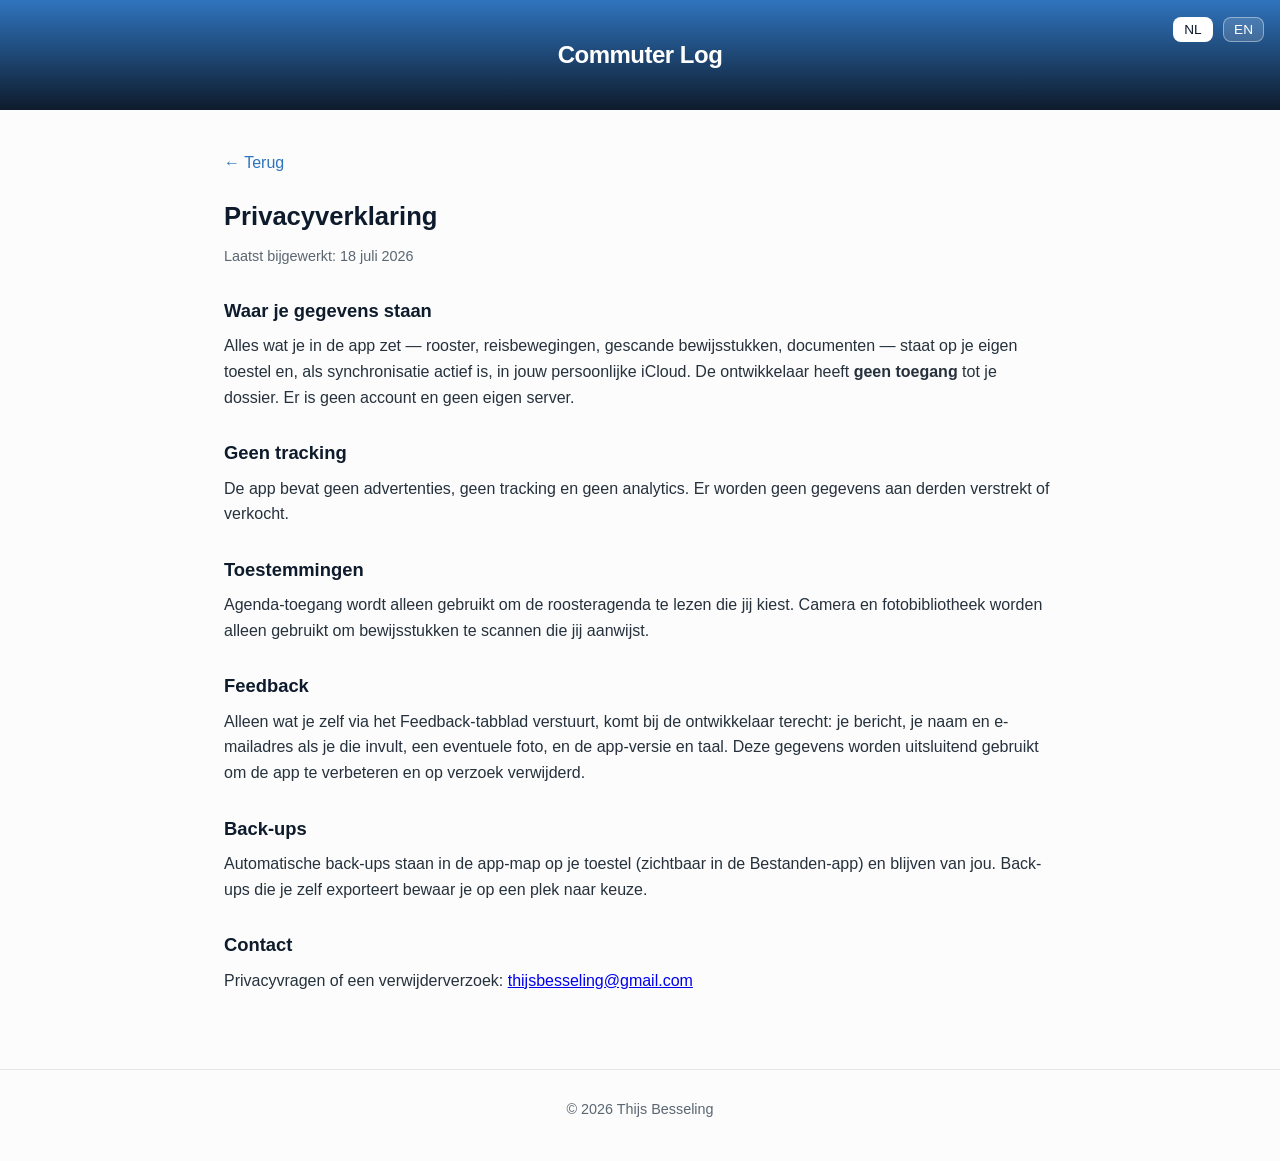
==== privacy.html @ 58c61c7f "Add files via upload" ====
<!DOCTYPE html>
<html lang="nl">
<head>
    <meta charset="utf-8">
    <meta name="viewport" content="width=device-width, initial-scale=1">
    <title>Privacyverklaring — Commuter Log</title>
    <link rel="stylesheet" href="style.css">
</head>
<body>
<header class="hero" style="position: relative; padding: 36px 24px;">
    <div class="lang-toggle">
        <button id="btn-nl" class="active" onclick="setLang('nl')">NL</button>
        <button id="btn-en" onclick="setLang('en')">EN</button>
    </div>
    <h1 style="font-size: 1.5rem;">Commuter Log</h1>
</header>
<main class="legal">
    <a class="back" href="index.html" data-lang="nl">&larr; Terug</a>
    <a class="back" href="index.html" data-lang="en" hidden>&larr; Back</a>
    <div data-lang="nl">
        <h1 style="font-size: 1.6rem; margin-bottom: 8px;">Privacyverklaring</h1>
        <p style="color: var(--mute); font-size: 0.9rem;">Laatst bijgewerkt: 18 juli 2026</p>
        <h2>Waar je gegevens staan</h2>
<p>Alles wat je in de app zet — rooster, reisbewegingen, gescande bewijsstukken, documenten — staat op je eigen toestel en, als synchronisatie actief is, in jouw persoonlijke iCloud. De ontwikkelaar heeft <strong>geen toegang</strong> tot je dossier. Er is geen account en geen eigen server.</p>
<h2>Geen tracking</h2>
<p>De app bevat geen advertenties, geen tracking en geen analytics. Er worden geen gegevens aan derden verstrekt of verkocht.</p>
<h2>Toestemmingen</h2>
<p>Agenda-toegang wordt alleen gebruikt om de roosteragenda te lezen die jij kiest. Camera en fotobibliotheek worden alleen gebruikt om bewijsstukken te scannen die jij aanwijst.</p>
<h2>Feedback</h2>
<p>Alleen wat je zelf via het Feedback-tabblad verstuurt, komt bij de ontwikkelaar terecht: je bericht, je naam en e-mailadres als je die invult, een eventuele foto, en de app-versie en taal. Deze gegevens worden uitsluitend gebruikt om de app te verbeteren en op verzoek verwijderd.</p>
<h2>Back-ups</h2>
<p>Automatische back-ups staan in de app-map op je toestel (zichtbaar in de Bestanden-app) en blijven van jou. Back-ups die je zelf exporteert bewaar je op een plek naar keuze.</p>
<h2>Contact</h2>
<p>Privacyvragen of een verwijderverzoek: <a href="mailto:thijsbesseling@gmail.com">thijsbesseling@gmail.com</a></p>
    </div>
    <div data-lang="en" hidden>
        <h1 style="font-size: 1.6rem; margin-bottom: 8px;">Privacy statement</h1>
        <p style="color: var(--mute); font-size: 0.9rem;">Last updated: 18 July 2026</p>
        <h2>Where your data lives</h2>
<p>Everything you put in the app — roster, travel movements, scanned evidence, documents — lives on your own device and, when sync is on, in your personal iCloud. The developer has <strong>no access</strong> to your records. There is no account and no server.</p>
<h2>No tracking</h2>
<p>The app contains no ads, no tracking and no analytics. No data is shared with or sold to third parties.</p>
<h2>Permissions</h2>
<p>Calendar access is only used to read the roster calendar you select. Camera and photo library are only used to scan the evidence you point them at.</p>
<h2>Feedback</h2>
<p>Only what you send through the Feedback tab reaches the developer: your message, your name and e-mail if you fill them in, an optional photo, and the app version and language. This is used solely to improve the app and deleted on request.</p>
<h2>Backups</h2>
<p>Automatic backups live in the app folder on your device (visible in the Files app) and remain yours. Backups you export yourself are stored wherever you choose.</p>
<h2>Contact</h2>
<p>Privacy questions or deletion requests: <a href="mailto:thijsbesseling@gmail.com">thijsbesseling@gmail.com</a></p>
    </div>
</main>
<footer>© 2026 Thijs Besseling</footer>
<script src="lang.js"></script>
</body>
</html>
---- style.css ----
/* Commuter Log — site-stijl, palet uit het app-icoon */
:root {
    --ink: #0E1B2C;
    --blue: #2F74BE;
    --green: #1E7F4F;
    --amber: #F0A830;
    --paper: #FBFCFB;
    --mute: #5B6672;
}
* { margin: 0; padding: 0; box-sizing: border-box; }
body {
    font-family: -apple-system, BlinkMacSystemFont, "Segoe UI", Roboto, sans-serif;
    color: var(--ink);
    background: var(--paper);
    line-height: 1.6;
}
.hero {
    background: linear-gradient(180deg, var(--blue) 0%, var(--ink) 100%);
    color: #fff;
    padding: 64px 24px 56px;
    text-align: center;
}
.hero h1 { font-size: 2.4rem; letter-spacing: -0.5px; }
.hero .tagline { font-size: 1.15rem; opacity: 0.92; max-width: 640px; margin: 12px auto 0; }
.hero .beta {
    display: inline-block; margin-top: 20px; padding: 8px 18px;
    background: var(--amber); color: var(--ink); border-radius: 999px;
    font-weight: 600; text-decoration: none;
}
.lang-toggle { position: absolute; top: 16px; right: 16px; }
.lang-toggle button {
    background: rgba(255,255,255,0.15); color: #fff; border: 1px solid rgba(255,255,255,0.4);
    border-radius: 8px; padding: 4px 10px; margin-left: 6px; cursor: pointer; font-size: 0.85rem;
}
.lang-toggle button.active { background: #fff; color: var(--ink); }
main { max-width: 880px; margin: 0 auto; padding: 40px 24px 64px; }
.features { display: grid; grid-template-columns: repeat(auto-fit, minmax(240px, 1fr)); gap: 20px; margin: 32px 0 48px; }
.feature {
    background: #fff; border: 1px solid #e3e7e5; border-radius: 14px; padding: 20px;
}
.feature h3 { font-size: 1rem; margin-bottom: 6px; }
.feature p { font-size: 0.92rem; color: var(--mute); }
.feature .dot { width: 34px; height: 34px; border-radius: 9px; display: flex; align-items: center;
    justify-content: center; font-size: 1.1rem; margin-bottom: 12px; color: #fff; }
.screens { display: flex; gap: 20px; justify-content: center; flex-wrap: wrap; margin: 24px 0 48px; }
.screens img {
    max-width: 300px; width: 100%; border-radius: 18px;
    border: 1px solid #e3e7e5; box-shadow: 0 12px 32px rgba(14,27,44,0.14);
}
h2 { font-size: 1.4rem; margin: 40px 0 12px; }
.legal h2 { font-size: 1.15rem; margin: 28px 0 8px; }
.legal p { margin-bottom: 12px; color: #26313d; }
.notice {
    background: #fff7e8; border: 1px solid #f0d9a8; border-radius: 12px;
    padding: 14px 18px; font-size: 0.92rem; margin: 24px 0;
}
footer {
    border-top: 1px solid #e3e7e5; padding: 28px 24px 40px; text-align: center;
    font-size: 0.9rem; color: var(--mute);
}
footer a { color: var(--blue); text-decoration: none; margin: 0 10px; }
a.back { display: inline-block; margin-bottom: 20px; color: var(--blue); text-decoration: none; }
[hidden] { display: none !important; }
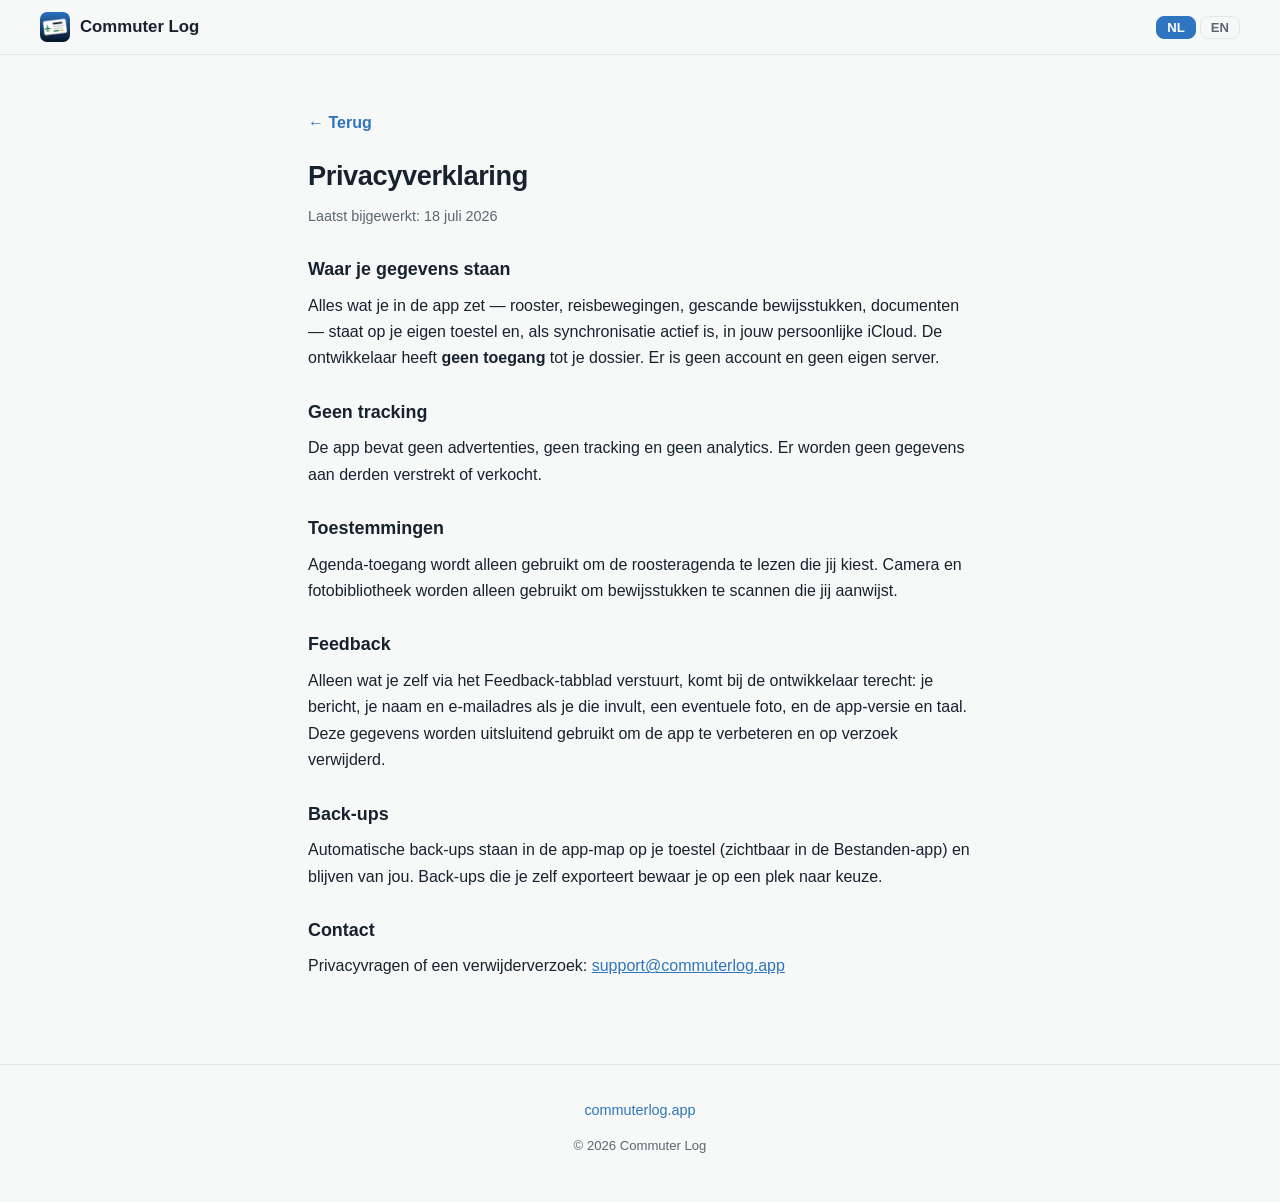
==== commit 19d7d27b: "Add files via upload" ====
--- a/privacy.html
+++ b/privacy.html
@@ -4,22 +4,26 @@
     <meta charset="utf-8">
     <meta name="viewport" content="width=device-width, initial-scale=1">
     <title>Privacyverklaring — Commuter Log</title>
+    <link rel="icon" type="image/png" href="img/favicon.png">
+    <link rel="apple-touch-icon" href="img/apple-touch-icon.png">
     <link rel="stylesheet" href="style.css">
 </head>
 <body>
-<header class="hero" style="position: relative; padding: 36px 24px;">
-    <div class="lang-toggle">
+<nav>
+    <a class="brand" href="index.html">
+        <img src="img/appicon.png" alt="">
+        <span>Commuter Log</span>
+    </a>
+    <div class="lang-toggle" style="margin-left: auto;">
         <button id="btn-nl" class="active" onclick="setLang('nl')">NL</button>
         <button id="btn-en" onclick="setLang('en')">EN</button>
     </div>
-    <h1 style="font-size: 1.5rem;">Commuter Log</h1>
-</header>
+</nav>
 <main class="legal">
-    <a class="back" href="index.html" data-lang="nl">&larr; Terug</a>
-    <a class="back" href="index.html" data-lang="en" hidden>&larr; Back</a>
+    <a class="back" href="index.html"><span data-lang="nl">&larr; Terug</span><span data-lang="en" hidden>&larr; Back</span></a>
     <div data-lang="nl">
-        <h1 style="font-size: 1.6rem; margin-bottom: 8px;">Privacyverklaring</h1>
-        <p style="color: var(--mute); font-size: 0.9rem;">Laatst bijgewerkt: 18 juli 2026</p>
+        <h1>Privacyverklaring</h1>
+        <p class="updated">Laatst bijgewerkt: 18 juli 2026</p>
         <h2>Waar je gegevens staan</h2>
 <p>Alles wat je in de app zet — rooster, reisbewegingen, gescande bewijsstukken, documenten — staat op je eigen toestel en, als synchronisatie actief is, in jouw persoonlijke iCloud. De ontwikkelaar heeft <strong>geen toegang</strong> tot je dossier. Er is geen account en geen eigen server.</p>
 <h2>Geen tracking</h2>
@@ -31,11 +35,11 @@
 <h2>Back-ups</h2>
 <p>Automatische back-ups staan in de app-map op je toestel (zichtbaar in de Bestanden-app) en blijven van jou. Back-ups die je zelf exporteert bewaar je op een plek naar keuze.</p>
 <h2>Contact</h2>
-<p>Privacyvragen of een verwijderverzoek: <a href="mailto:thijsbesseling@gmail.com">thijsbesseling@gmail.com</a></p>
+<p>Privacyvragen of een verwijderverzoek: <a href="mailto:support@commuterlog.app">support@commuterlog.app</a></p>
     </div>
     <div data-lang="en" hidden>
-        <h1 style="font-size: 1.6rem; margin-bottom: 8px;">Privacy statement</h1>
-        <p style="color: var(--mute); font-size: 0.9rem;">Last updated: 18 July 2026</p>
+        <h1>Privacy statement</h1>
+        <p class="updated">Last updated: 18 July 2026</p>
         <h2>Where your data lives</h2>
 <p>Everything you put in the app — roster, travel movements, scanned evidence, documents — lives on your own device and, when sync is on, in your personal iCloud. The developer has <strong>no access</strong> to your records. There is no account and no server.</p>
 <h2>No tracking</h2>
@@ -47,10 +51,13 @@
 <h2>Backups</h2>
 <p>Automatic backups live in the app folder on your device (visible in the Files app) and remain yours. Backups you export yourself are stored wherever you choose.</p>
 <h2>Contact</h2>
-<p>Privacy questions or deletion requests: <a href="mailto:thijsbesseling@gmail.com">thijsbesseling@gmail.com</a></p>
+<p>Privacy questions or deletion requests: <a href="mailto:support@commuterlog.app">support@commuterlog.app</a></p>
     </div>
 </main>
-<footer>© 2026 Thijs Besseling</footer>
+<footer>
+    <a href="index.html">commuterlog.app</a>
+    <div class="fineprint">© 2026 Commuter Log</div>
+</footer>
 <script src="lang.js"></script>
 </body>
 </html>
--- a/style.css
+++ b/style.css
@@ -1,63 +1,162 @@
-/* Commuter Log — site-stijl, palet uit het app-icoon */
+/* Commuter Log — huisstijl v3. Palet uit het app-icoon; licht + donker. */
 :root {
     --ink: #0E1B2C;
     --blue: #2F74BE;
+    --blue-deep: #1d4f8a;
     --green: #1E7F4F;
     --amber: #F0A830;
-    --paper: #FBFCFB;
+    --paper: #F7F9F8;
+    --card: #FFFFFF;
+    --line: #E2E8E5;
+    --text: #17222E;
     --mute: #5B6672;
+    --hero-text: #FFFFFF;
+}
+@media (prefers-color-scheme: dark) {
+    :root {
+        --paper: #0C121B;
+        --card: #151D29;
+        --line: #263140;
+        --text: #E8EDF2;
+        --mute: #93A0AE;
+        --ink: #E8EDF2;
+    }
 }
 * { margin: 0; padding: 0; box-sizing: border-box; }
+html { scroll-behavior: smooth; scroll-padding-top: 76px; }
 body {
     font-family: -apple-system, BlinkMacSystemFont, "Segoe UI", Roboto, sans-serif;
-    color: var(--ink);
     background: var(--paper);
-    line-height: 1.6;
+    color: var(--text);
+    line-height: 1.65;
+    -webkit-font-smoothing: antialiased;
 }
+img { max-width: 100%; display: block; }
+a { color: var(--blue); }
+[hidden] { display: none !important; }
+
+/* ---- Navigatie ---- */
+nav {
+    position: fixed; top: 0; left: 0; right: 0; z-index: 50;
+    display: flex; align-items: center; gap: 20px;
+    padding: 12px clamp(16px, 4vw, 40px);
+    background: color-mix(in srgb, var(--paper) 82%, transparent);
+    -webkit-backdrop-filter: blur(14px); backdrop-filter: blur(14px);
+    border-bottom: 1px solid var(--line);
+}
+.brand { display: flex; align-items: center; gap: 10px; text-decoration: none; color: var(--text); font-weight: 700; font-size: 1.05rem; }
+.brand img { width: 30px; height: 30px; border-radius: 7px; }
+.nav-links { display: flex; gap: 22px; margin-left: auto; }
+.nav-links a { text-decoration: none; color: var(--mute); font-size: 0.92rem; font-weight: 500; }
+.nav-links a:hover { color: var(--text); }
+.lang-toggle { display: flex; gap: 4px; margin-left: 8px; }
+.lang-toggle button {
+    background: transparent; color: var(--mute); border: 1px solid var(--line);
+    border-radius: 8px; padding: 3px 10px; cursor: pointer; font-size: 0.82rem; font-weight: 600;
+}
+.lang-toggle button.active { background: var(--blue); border-color: var(--blue); color: #fff; }
+@media (max-width: 720px) { .nav-links { display: none; } }
+
+/* ---- Hero ---- */
 .hero {
-    background: linear-gradient(180deg, var(--blue) 0%, var(--ink) 100%);
-    color: #fff;
-    padding: 64px 24px 56px;
-    text-align: center;
+    background: linear-gradient(160deg, #3a80c9 0%, #2F74BE 30%, #0E1B2C 100%);
+    color: var(--hero-text);
+    padding: 130px clamp(20px, 5vw, 48px) 90px;
 }
-.hero h1 { font-size: 2.4rem; letter-spacing: -0.5px; }
-.hero .tagline { font-size: 1.15rem; opacity: 0.92; max-width: 640px; margin: 12px auto 0; }
-.hero .beta {
-    display: inline-block; margin-top: 20px; padding: 8px 18px;
-    background: var(--amber); color: var(--ink); border-radius: 999px;
-    font-weight: 600; text-decoration: none;
+.hero-inner {
+    max-width: 1040px; margin: 0 auto;
+    display: grid; grid-template-columns: 1.15fr 0.85fr; gap: 48px; align-items: center;
 }
-.lang-toggle { position: absolute; top: 16px; right: 16px; }
-.lang-toggle button {
-    background: rgba(255,255,255,0.15); color: #fff; border: 1px solid rgba(255,255,255,0.4);
-    border-radius: 8px; padding: 4px 10px; margin-left: 6px; cursor: pointer; font-size: 0.85rem;
+@media (max-width: 860px) { .hero-inner { grid-template-columns: 1fr; text-align: center; } }
+.badge {
+    display: inline-block; padding: 5px 14px; border-radius: 999px;
+    background: rgba(255,255,255,0.14); border: 1px solid rgba(255,255,255,0.25);
+    font-size: 0.82rem; font-weight: 600; letter-spacing: 0.3px; margin-bottom: 18px;
 }
-.lang-toggle button.active { background: #fff; color: var(--ink); }
-main { max-width: 880px; margin: 0 auto; padding: 40px 24px 64px; }
-.features { display: grid; grid-template-columns: repeat(auto-fit, minmax(240px, 1fr)); gap: 20px; margin: 32px 0 48px; }
-.feature {
-    background: #fff; border: 1px solid #e3e7e5; border-radius: 14px; padding: 20px;
+.hero h1 { font-size: clamp(2.1rem, 4.5vw, 3.2rem); line-height: 1.12; letter-spacing: -0.8px; margin-bottom: 16px; }
+.hero .tagline { font-size: 1.12rem; opacity: 0.9; max-width: 30em; margin-bottom: 28px; }
+@media (max-width: 860px) { .hero .tagline { margin-left: auto; margin-right: auto; } }
+.cta-row { display: flex; gap: 12px; flex-wrap: wrap; }
+@media (max-width: 860px) { .cta-row { justify-content: center; } }
+.btn {
+    display: inline-block; padding: 12px 22px; border-radius: 12px;
+    font-weight: 700; text-decoration: none; font-size: 0.98rem;
 }
-.feature h3 { font-size: 1rem; margin-bottom: 6px; }
-.feature p { font-size: 0.92rem; color: var(--mute); }
-.feature .dot { width: 34px; height: 34px; border-radius: 9px; display: flex; align-items: center;
-    justify-content: center; font-size: 1.1rem; margin-bottom: 12px; color: #fff; }
-.screens { display: flex; gap: 20px; justify-content: center; flex-wrap: wrap; margin: 24px 0 48px; }
-.screens img {
-    max-width: 300px; width: 100%; border-radius: 18px;
-    border: 1px solid #e3e7e5; box-shadow: 0 12px 32px rgba(14,27,44,0.14);
+.btn-primary { background: var(--amber); color: #0E1B2C; box-shadow: 0 6px 20px rgba(240,168,48,0.35); }
+.btn-primary:hover { transform: translateY(-1px); }
+.btn-ghost { border: 1.5px solid rgba(255,255,255,0.45); color: #fff; }
+
+/* Telefoon-mockup */
+.phone {
+    width: min(280px, 70vw); margin: 0 auto;
+    border: 10px solid #0a0f16; border-radius: 42px;
+    box-shadow: 0 24px 60px rgba(4,10,18,0.45), inset 0 0 0 2px #1c2836;
+    overflow: hidden; background: #0a0f16;
 }
-h2 { font-size: 1.4rem; margin: 40px 0 12px; }
-.legal h2 { font-size: 1.15rem; margin: 28px 0 8px; }
-.legal p { margin-bottom: 12px; color: #26313d; }
-.notice {
-    background: #fff7e8; border: 1px solid #f0d9a8; border-radius: 12px;
-    padding: 14px 18px; font-size: 0.92rem; margin: 24px 0;
+.phone img { border-radius: 32px; }
+
+/* ---- Secties ---- */
+section { padding: 72px clamp(20px, 5vw, 48px); }
+.inner { max-width: 1040px; margin: 0 auto; }
+.kicker { color: var(--blue); font-weight: 700; font-size: 0.85rem; letter-spacing: 1.4px; text-transform: uppercase; margin-bottom: 8px; }
+section h2 { font-size: clamp(1.5rem, 2.6vw, 2rem); letter-spacing: -0.4px; margin-bottom: 12px; }
+.section-lead { color: var(--mute); max-width: 44em; margin-bottom: 36px; }
+
+.grid { display: grid; gap: 18px; grid-template-columns: repeat(auto-fit, minmax(230px, 1fr)); }
+.card {
+    background: var(--card); border: 1px solid var(--line); border-radius: 16px;
+    padding: 24px 22px;
 }
+.card .dot {
+    width: 40px; height: 40px; border-radius: 11px; display: flex; align-items: center;
+    justify-content: center; font-size: 1.15rem; margin-bottom: 14px; color: #fff; font-weight: 800;
+}
+.card h3 { font-size: 1.02rem; margin-bottom: 6px; }
+.card p { font-size: 0.93rem; color: var(--mute); }
+
+/* Rapport-sectie */
+.split { display: grid; grid-template-columns: 1fr 1fr; gap: 44px; align-items: center; }
+@media (max-width: 860px) { .split { grid-template-columns: 1fr; } }
+.report-shot { border-radius: 14px; border: 1px solid var(--line); box-shadow: 0 18px 44px rgba(14,27,44,0.16); }
+.checklist { list-style: none; margin-top: 18px; }
+.checklist li { padding-left: 30px; position: relative; margin-bottom: 10px; color: var(--text); }
+.checklist li::before { content: "✓"; position: absolute; left: 0; top: 0; color: var(--green); font-weight: 800; }
+
+/* Download */
+.download { background: linear-gradient(160deg, #12233a 0%, #0E1B2C 100%); color: #fff; }
+.download .kicker { color: var(--amber); }
+.download-grid { display: grid; grid-template-columns: 1.2fr 0.8fr; gap: 44px; align-items: center; }
+@media (max-width: 860px) { .download-grid { grid-template-columns: 1fr; } }
+.download p { color: rgba(255,255,255,0.82); }
+.qr-card {
+    background: #fff; border-radius: 20px; padding: 26px;
+    display: flex; flex-direction: column; align-items: center; gap: 14px;
+    max-width: 290px; margin: 0 auto; color: #17222E;
+    box-shadow: 0 20px 50px rgba(0,0,0,0.35);
+}
+.qr-card img { width: 190px; height: 190px; }
+.qr-card span { font-size: 0.88rem; font-weight: 600; text-align: center; color: #17222E; }
+
+/* FAQ */
+.faq details {
+    background: var(--card); border: 1px solid var(--line); border-radius: 14px;
+    padding: 16px 20px; margin-bottom: 10px;
+}
+.faq summary { font-weight: 650; cursor: pointer; }
+.faq details p { margin-top: 10px; color: var(--mute); font-size: 0.95rem; }
+
+/* Legal-pagina's */
+.legal { max-width: 760px; margin: 0 auto; padding: 110px clamp(20px, 5vw, 48px) 72px; }
+.legal h1 { font-size: 1.7rem; margin-bottom: 6px; letter-spacing: -0.4px; }
+.legal .updated { color: var(--mute); font-size: 0.9rem; margin-bottom: 26px; }
+.legal h2 { font-size: 1.12rem; margin: 26px 0 8px; }
+.legal p { margin-bottom: 12px; color: var(--text); }
+a.back { display: inline-block; margin-bottom: 18px; color: var(--blue); text-decoration: none; font-weight: 600; }
+
+/* Footer */
 footer {
-    border-top: 1px solid #e3e7e5; padding: 28px 24px 40px; text-align: center;
+    border-top: 1px solid var(--line); padding: 34px 24px 46px; text-align: center;
     font-size: 0.9rem; color: var(--mute);
 }
 footer a { color: var(--blue); text-decoration: none; margin: 0 10px; }
-a.back { display: inline-block; margin-bottom: 20px; color: var(--blue); text-decoration: none; }
-[hidden] { display: none !important; }
+footer .fineprint { margin-top: 12px; font-size: 0.82rem; }
